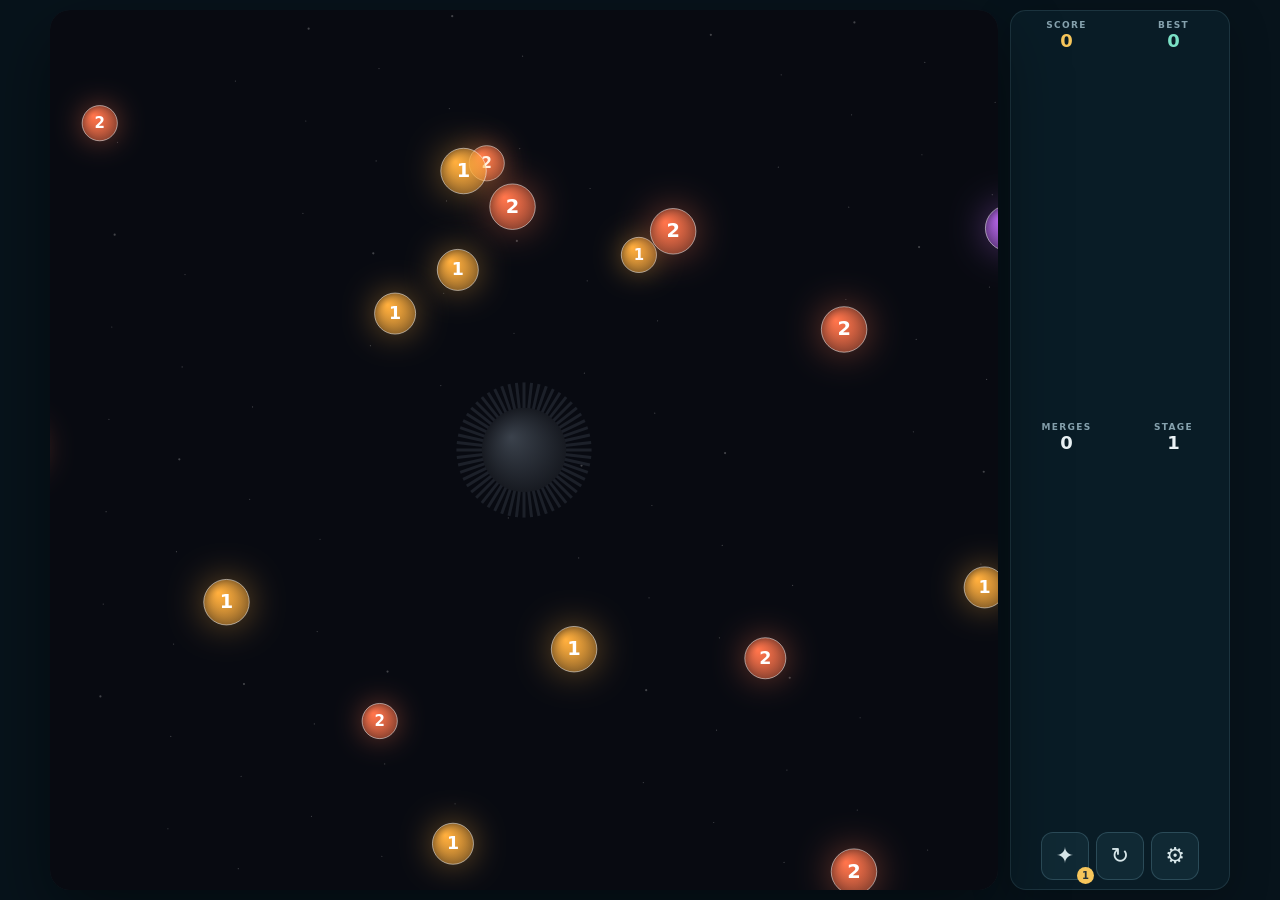
==== index.html @ cfef52e4 "Build Luma Well browser game" ====
<!doctype html>
<html lang="en">
<head>
  <meta charset="utf-8">
  <meta name="viewport" content="width=device-width, initial-scale=1, maximum-scale=1, user-scalable=no">
  <title>Luma Well</title>
  <meta name="theme-color" content="#07131b">
  <meta name="mobile-web-app-capable" content="yes">
  <link rel="manifest" href="manifest.webmanifest">
  <link rel="icon" href="favicon.svg" type="image/svg+xml">
  <link rel="stylesheet" href="style.css">
</head>
<body>
  <main id="app">
    <header id="hud">
      <div class="brand"><span>LUMA</span> WELL<small>CALM ORBITAL MERGES</small></div>
      <div class="stats">
        <div class="stat score"><span>SCORE</span><strong id="score">0</strong></div>
        <div class="stat best"><span>BEST</span><strong id="best">0</strong></div>
        <div class="stat"><span>MERGES</span><strong id="merges">0</strong></div>
        <div class="stat"><span>STAGE</span><strong id="stageNumber">1</strong></div>
      </div>
      <div class="tools">
        <button id="powersButton" class="icon-button" title="Power-ups" aria-label="Open power-ups">&#10022;<b id="charges">1</b></button>
        <button id="newGameButton" class="icon-button" title="Start a new game" aria-label="Start a new game">&#8635;</button>
        <button id="settingsButton" class="icon-button" title="Settings" aria-label="Settings">&#9881;</button>
      </div>
    </header>
    <section id="boardWrap">
      <canvas id="board" aria-label="Luma Well game board"></canvas>
      <div id="toast" role="status"></div>
    </section>
  </main>

  <div id="modal" class="modal hidden" aria-hidden="true"><section class="sheet" id="sheet"></section></div>
  <script src="js/game.js"></script>
  <script>
  if ('serviceWorker' in navigator && location.protocol !== 'file:') {
    navigator.serviceWorker.register('sw.js', { updateViaCache: 'none' }).catch(() => {});
  }
  </script>
</body>
</html>
---- style.css ----
*{box-sizing:border-box;-webkit-tap-highlight-color:transparent}
html,body{width:100%;height:100%;margin:0}
body{background:#07131b;color:#eaf2f5;font-family:system-ui,-apple-system,"Segoe UI",sans-serif;overflow:hidden;user-select:none;-webkit-user-select:none;padding:max(10px,env(safe-area-inset-top)) max(10px,env(safe-area-inset-right)) max(10px,env(safe-area-inset-bottom)) max(10px,env(safe-area-inset-left))}
button,input{font:inherit}button{cursor:pointer}
#app{width:100%;height:100%;max-width:1180px;margin:auto;display:flex;flex-direction:column;gap:12px;min-height:0}
#hud{flex:none;display:flex;align-items:center;gap:20px;padding:9px 12px;border:1px solid rgba(151,211,229,.13);border-radius:16px;background:rgba(11,31,41,.78);box-shadow:0 12px 40px rgba(0,0,0,.22)}
.brand{font-size:17px;letter-spacing:.12em;font-weight:850;white-space:nowrap}.brand span{color:#f7c65b}.brand small{display:block;font-size:8px;color:#84a7b5;letter-spacing:.16em;margin-top:2px}
.stats{display:flex;gap:clamp(12px,3vw,34px);flex:1;justify-content:center}.stat{text-align:center;min-width:48px}.stat span{display:block;color:#86a2ae;font-size:9px;letter-spacing:.15em;font-weight:800}.stat strong{font-size:18px;font-variant-numeric:tabular-nums}.stat.score strong{color:#f7c65b}.stat.best strong{color:#7be1c6}
.tools{display:flex;gap:7px}.icon-button{position:relative;width:38px;height:38px;border:1px solid rgba(151,211,229,.2);border-radius:12px;background:#102934;color:#d7e6e9;font-size:22px;line-height:1;transition:.15s transform,.15s background}.icon-button:hover{background:#1b4656}.icon-button:active{transform:scale(.92)}.icon-button:disabled{opacity:.36;cursor:not-allowed}.icon-button b{position:absolute;right:-6px;bottom:-5px;min-width:17px;height:17px;padding:1px 4px;border-radius:9px;background:#f7c65b;color:#26333a;font-size:10px;line-height:15px}
#boardWrap{position:relative;flex:1;min-height:0;border-radius:20px;overflow:hidden;box-shadow:0 26px 70px rgba(0,0,0,.43),inset 0 0 0 1px rgba(255,255,255,.06)}#board{display:block;width:100%;height:100%;touch-action:none;cursor:crosshair}
#toast{position:absolute;left:50%;bottom:18px;transform:translate(-50%,15px);padding:9px 14px;border-radius:10px;background:rgba(17,39,51,.94);border:1px solid rgba(82,221,230,.5);color:#eaf2f5;font-size:13px;font-weight:650;white-space:nowrap;opacity:0;pointer-events:none;transition:.22s opacity,.22s transform}#toast.show{opacity:1;transform:translate(-50%,0)}
.modal{position:fixed;inset:0;z-index:5;display:flex;align-items:end;justify-content:center;padding:16px;background:rgba(0,6,10,.58);backdrop-filter:blur(5px);transition:opacity .18s}.modal.hidden{opacity:0;pointer-events:none}.sheet{width:min(600px,100%);max-height:calc(100vh - 32px);overflow:auto;padding:18px;border:1px solid rgba(151,211,229,.18);border-radius:20px;background:#10232d;box-shadow:0 20px 70px #000}.sheet h2{margin:0 0 14px;font-size:18px;letter-spacing:.08em}.sheet p{color:#abc2ca;font-size:14px;line-height:1.45}.sheet .handle{width:32px;height:4px;margin:0 auto 14px;border-radius:4px;background:#55717b}.choice{display:flex;width:100%;align-items:center;gap:13px;margin:8px 0;padding:13px;border:1px solid rgba(151,211,229,.14);border-radius:13px;background:rgba(255,255,255,.035);color:#eff9fa;text-align:left}.choice:hover{background:rgba(82,221,230,.1);border-color:rgba(82,221,230,.42)}.choice .choice-icon{width:30px;color:#52dde6;font-size:22px;text-align:center}.choice strong,.choice small{display:block}.choice small{margin-top:3px;color:#96afb8;font-size:12px}.close{display:block;margin:16px auto 0;padding:9px 22px;border:1px solid #45616c;border-radius:99px;background:transparent;color:#c4d5d9;font-weight:750;letter-spacing:.08em}.setting{padding:12px 0;border-bottom:1px solid rgba(151,211,229,.12)}.setting:last-of-type{border:0}.setting label:first-child{display:block;font-weight:750}.setting small{display:block;margin-top:3px;color:#96afb8}.setting select,.setting input[type="range"]{width:100%;margin-top:9px}.switch{display:flex;align-items:center;gap:9px}.switch input{accent-color:#52dde6}.direction-grid{display:grid;grid-template-columns:repeat(3,1fr);gap:6px;margin-top:10px}.direction-grid button{padding:7px;border:1px solid #35545f;border-radius:8px;background:#142e39;color:#c5d9de}.direction-grid button.selected{background:#52dde6;color:#07202a;border-color:#52dde6}.confirmation{display:flex;justify-content:flex-end;gap:9px;margin-top:18px}.confirmation button{padding:9px 14px;border-radius:9px;border:1px solid #42616c;background:transparent;color:#d9e8eb}.confirmation .danger{background:#d75f64;color:white;border-color:#d75f64}
@media (min-width:720px){#app{flex-direction:row-reverse}.brand{display:none}#hud{width:220px;flex-direction:column;justify-content:center}.stats{width:100%;display:grid;grid-template-columns:1fr 1fr;gap:20px}.tools{width:100%;justify-content:center;margin-top:8px}.icon-button{width:48px;height:48px}#boardWrap{height:100%}}
@media (max-width:560px){#hud{gap:9px;padding:8px}.brand{font-size:14px}.brand small{display:none}.stats{gap:8px}.stat span{font-size:7px}.stat strong{font-size:15px}.icon-button{width:34px;height:34px;font-size:19px}}
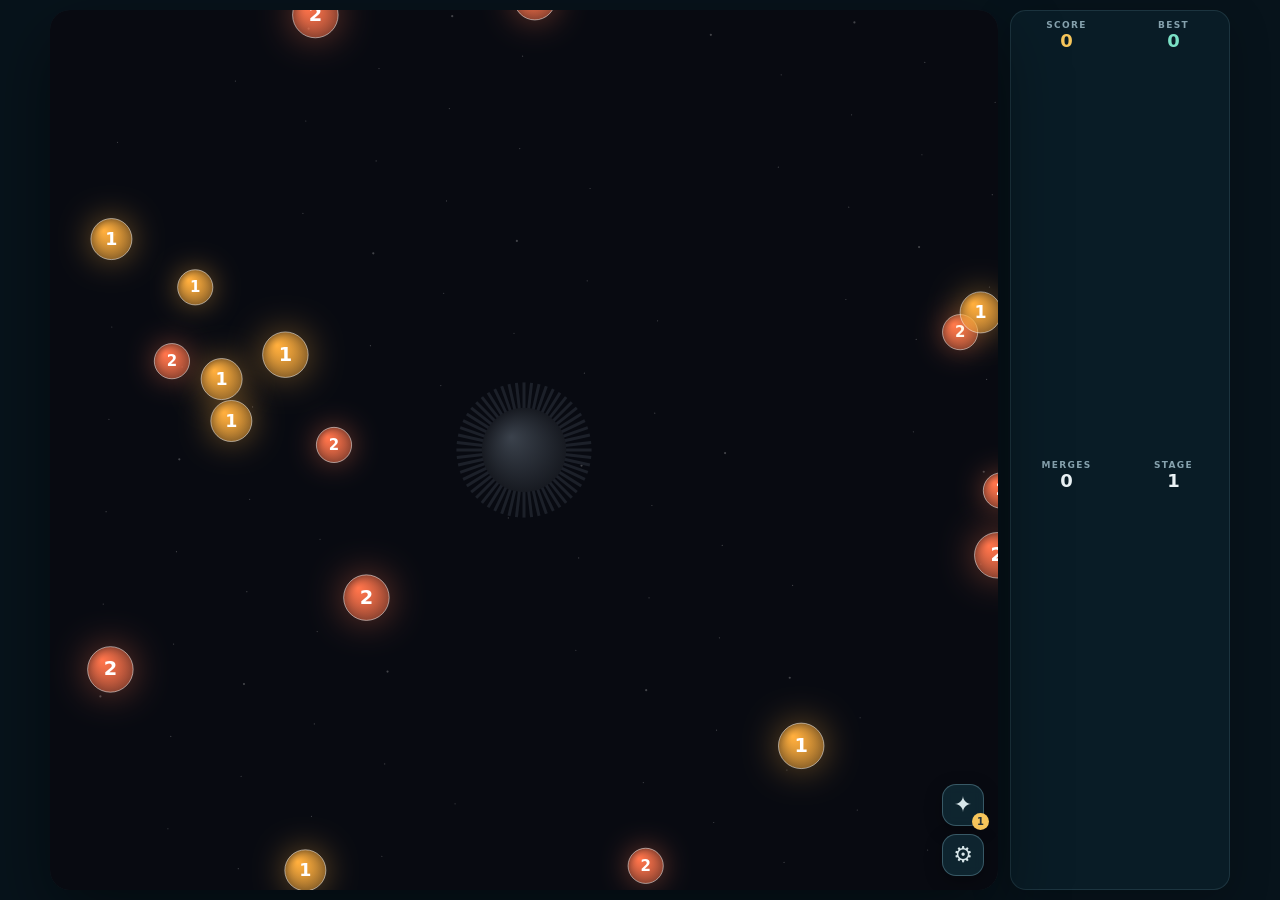
==== commit 078aba3d: "Improve mobile game controls" ====
--- a/index.html
+++ b/index.html
@@ -20,15 +20,14 @@
         <div class="stat"><span>MERGES</span><strong id="merges">0</strong></div>
         <div class="stat"><span>STAGE</span><strong id="stageNumber">1</strong></div>
       </div>
-      <div class="tools">
-        <button id="powersButton" class="icon-button" title="Power-ups" aria-label="Open power-ups">&#10022;<b id="charges">1</b></button>
-        <button id="newGameButton" class="icon-button" title="Start a new game" aria-label="Start a new game">&#8635;</button>
-        <button id="settingsButton" class="icon-button" title="Settings" aria-label="Settings">&#9881;</button>
-      </div>
     </header>
     <section id="boardWrap">
       <canvas id="board" aria-label="Luma Well game board"></canvas>
       <div id="toast" role="status"></div>
+      <div class="board-tools">
+        <button id="powersButton" class="icon-button" title="Power-ups" aria-label="Open power-ups">&#10022;<b id="charges">1</b></button>
+        <button id="settingsButton" class="icon-button" title="Settings" aria-label="Settings">&#9881;</button>
+      </div>
     </section>
   </main>
 
--- a/style.css
+++ b/style.css
@@ -6,9 +6,10 @@
 #hud{flex:none;display:flex;align-items:center;gap:20px;padding:9px 12px;border:1px solid rgba(151,211,229,.13);border-radius:16px;background:rgba(11,31,41,.78);box-shadow:0 12px 40px rgba(0,0,0,.22)}
 .brand{font-size:17px;letter-spacing:.12em;font-weight:850;white-space:nowrap}.brand span{color:#f7c65b}.brand small{display:block;font-size:8px;color:#84a7b5;letter-spacing:.16em;margin-top:2px}
 .stats{display:flex;gap:clamp(12px,3vw,34px);flex:1;justify-content:center}.stat{text-align:center;min-width:48px}.stat span{display:block;color:#86a2ae;font-size:9px;letter-spacing:.15em;font-weight:800}.stat strong{font-size:18px;font-variant-numeric:tabular-nums}.stat.score strong{color:#f7c65b}.stat.best strong{color:#7be1c6}
-.tools{display:flex;gap:7px}.icon-button{position:relative;width:38px;height:38px;border:1px solid rgba(151,211,229,.2);border-radius:12px;background:#102934;color:#d7e6e9;font-size:22px;line-height:1;transition:.15s transform,.15s background}.icon-button:hover{background:#1b4656}.icon-button:active{transform:scale(.92)}.icon-button:disabled{opacity:.36;cursor:not-allowed}.icon-button b{position:absolute;right:-6px;bottom:-5px;min-width:17px;height:17px;padding:1px 4px;border-radius:9px;background:#f7c65b;color:#26333a;font-size:10px;line-height:15px}
+.board-tools{position:absolute;right:14px;bottom:14px;z-index:2;display:flex;flex-direction:column;gap:8px}.icon-button{position:relative;width:42px;height:42px;border:1px solid rgba(151,211,229,.3);border-radius:14px;background:rgba(16,41,52,.9);backdrop-filter:blur(6px);box-shadow:0 5px 18px rgba(0,0,0,.3);color:#d7e6e9;font-size:22px;line-height:1;transition:.15s transform,.15s background}.icon-button:hover{background:#1b4656}.icon-button:active{transform:scale(.92)}.icon-button:disabled{opacity:.36;cursor:not-allowed}.icon-button b{position:absolute;right:-6px;bottom:-5px;min-width:17px;height:17px;padding:1px 4px;border-radius:9px;background:#f7c65b;color:#26333a;font-size:10px;line-height:15px}
 #boardWrap{position:relative;flex:1;min-height:0;border-radius:20px;overflow:hidden;box-shadow:0 26px 70px rgba(0,0,0,.43),inset 0 0 0 1px rgba(255,255,255,.06)}#board{display:block;width:100%;height:100%;touch-action:none;cursor:crosshair}
 #toast{position:absolute;left:50%;bottom:18px;transform:translate(-50%,15px);padding:9px 14px;border-radius:10px;background:rgba(17,39,51,.94);border:1px solid rgba(82,221,230,.5);color:#eaf2f5;font-size:13px;font-weight:650;white-space:nowrap;opacity:0;pointer-events:none;transition:.22s opacity,.22s transform}#toast.show{opacity:1;transform:translate(-50%,0)}
 .modal{position:fixed;inset:0;z-index:5;display:flex;align-items:end;justify-content:center;padding:16px;background:rgba(0,6,10,.58);backdrop-filter:blur(5px);transition:opacity .18s}.modal.hidden{opacity:0;pointer-events:none}.sheet{width:min(600px,100%);max-height:calc(100vh - 32px);overflow:auto;padding:18px;border:1px solid rgba(151,211,229,.18);border-radius:20px;background:#10232d;box-shadow:0 20px 70px #000}.sheet h2{margin:0 0 14px;font-size:18px;letter-spacing:.08em}.sheet p{color:#abc2ca;font-size:14px;line-height:1.45}.sheet .handle{width:32px;height:4px;margin:0 auto 14px;border-radius:4px;background:#55717b}.choice{display:flex;width:100%;align-items:center;gap:13px;margin:8px 0;padding:13px;border:1px solid rgba(151,211,229,.14);border-radius:13px;background:rgba(255,255,255,.035);color:#eff9fa;text-align:left}.choice:hover{background:rgba(82,221,230,.1);border-color:rgba(82,221,230,.42)}.choice .choice-icon{width:30px;color:#52dde6;font-size:22px;text-align:center}.choice strong,.choice small{display:block}.choice small{margin-top:3px;color:#96afb8;font-size:12px}.close{display:block;margin:16px auto 0;padding:9px 22px;border:1px solid #45616c;border-radius:99px;background:transparent;color:#c4d5d9;font-weight:750;letter-spacing:.08em}.setting{padding:12px 0;border-bottom:1px solid rgba(151,211,229,.12)}.setting:last-of-type{border:0}.setting label:first-child{display:block;font-weight:750}.setting small{display:block;margin-top:3px;color:#96afb8}.setting select,.setting input[type="range"]{width:100%;margin-top:9px}.switch{display:flex;align-items:center;gap:9px}.switch input{accent-color:#52dde6}.direction-grid{display:grid;grid-template-columns:repeat(3,1fr);gap:6px;margin-top:10px}.direction-grid button{padding:7px;border:1px solid #35545f;border-radius:8px;background:#142e39;color:#c5d9de}.direction-grid button.selected{background:#52dde6;color:#07202a;border-color:#52dde6}.confirmation{display:flex;justify-content:flex-end;gap:9px;margin-top:18px}.confirmation button{padding:9px 14px;border-radius:9px;border:1px solid #42616c;background:transparent;color:#d9e8eb}.confirmation .danger{background:#d75f64;color:white;border-color:#d75f64}
-@media (min-width:720px){#app{flex-direction:row-reverse}.brand{display:none}#hud{width:220px;flex-direction:column;justify-content:center}.stats{width:100%;display:grid;grid-template-columns:1fr 1fr;gap:20px}.tools{width:100%;justify-content:center;margin-top:8px}.icon-button{width:48px;height:48px}#boardWrap{height:100%}}
-@media (max-width:560px){#hud{gap:9px;padding:8px}.brand{font-size:14px}.brand small{display:none}.stats{gap:8px}.stat span{font-size:7px}.stat strong{font-size:15px}.icon-button{width:34px;height:34px;font-size:19px}}
+@media (min-width:720px){#app{flex-direction:row-reverse}.brand{display:none}#hud{width:220px;flex-direction:column;justify-content:center}.stats{width:100%;display:grid;grid-template-columns:1fr 1fr;gap:20px}#boardWrap{height:100%}}
+@media (max-width:560px){body{padding:6px}#app{gap:7px}#hud{padding:7px 8px;gap:8px;border-radius:12px}.brand{font-size:12px;letter-spacing:.08em}.brand small{display:none}.stats{gap:0;justify-content:space-between}.stat{min-width:0;flex:1}.stat span{font-size:7px;letter-spacing:.09em}.stat strong{font-size:15px}.board-tools{right:10px;bottom:10px;gap:7px}.icon-button{width:40px;height:40px;font-size:20px}}
+@media (max-width:370px){.brand{display:none}.stats{width:100%}.stat strong{font-size:14px}}
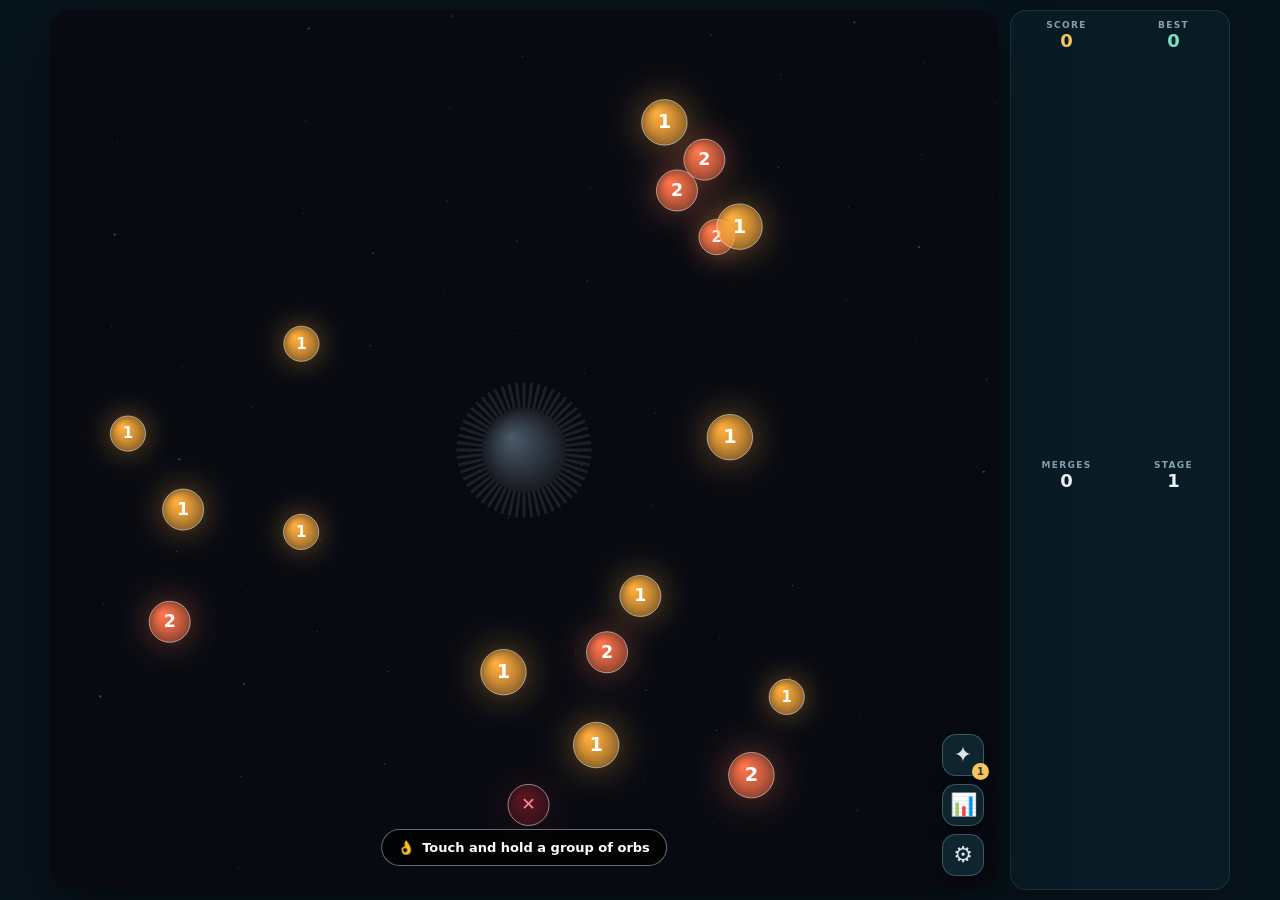
==== commit f32dd8af: "Port Flutter combo, volatile orbs, stage planets, and game feel" ====
--- a/index.html
+++ b/index.html
@@ -24,8 +24,10 @@
     <section id="boardWrap">
       <canvas id="board" aria-label="Luma Well game board"></canvas>
       <div id="toast" role="status"></div>
+      <div id="coach" class="hidden"><span>&#128076;</span> Touch and hold a group of orbs</div>
       <div class="board-tools">
         <button id="powersButton" class="icon-button" title="Power-ups" aria-label="Open power-ups">&#10022;<b id="charges">1</b></button>
+        <button id="statsButton" class="icon-button" title="Run stats" aria-label="Run stats">&#128202;</button>
         <button id="settingsButton" class="icon-button" title="Settings" aria-label="Settings">&#9881;</button>
       </div>
     </section>
--- a/style.css
+++ b/style.css
@@ -10,6 +10,8 @@
 #boardWrap{position:relative;flex:1;min-height:0;border-radius:20px;overflow:hidden;box-shadow:0 26px 70px rgba(0,0,0,.43),inset 0 0 0 1px rgba(255,255,255,.06)}#board{display:block;width:100%;height:100%;touch-action:none;cursor:crosshair}
 #toast{position:absolute;left:50%;bottom:18px;transform:translate(-50%,15px);padding:9px 14px;border-radius:10px;background:rgba(17,39,51,.94);border:1px solid rgba(82,221,230,.5);color:#eaf2f5;font-size:13px;font-weight:650;white-space:nowrap;opacity:0;pointer-events:none;transition:.22s opacity,.22s transform}#toast.show{opacity:1;transform:translate(-50%,0)}
 .modal{position:fixed;inset:0;z-index:5;display:flex;align-items:end;justify-content:center;padding:16px;background:rgba(0,6,10,.58);backdrop-filter:blur(5px);transition:opacity .18s}.modal.hidden{opacity:0;pointer-events:none}.sheet{width:min(600px,100%);max-height:calc(100vh - 32px);overflow:auto;padding:18px;border:1px solid rgba(151,211,229,.18);border-radius:20px;background:#10232d;box-shadow:0 20px 70px #000}.sheet h2{margin:0 0 14px;font-size:18px;letter-spacing:.08em}.sheet p{color:#abc2ca;font-size:14px;line-height:1.45}.sheet .handle{width:32px;height:4px;margin:0 auto 14px;border-radius:4px;background:#55717b}.choice{display:flex;width:100%;align-items:center;gap:13px;margin:8px 0;padding:13px;border:1px solid rgba(151,211,229,.14);border-radius:13px;background:rgba(255,255,255,.035);color:#eff9fa;text-align:left}.choice:hover{background:rgba(82,221,230,.1);border-color:rgba(82,221,230,.42)}.choice .choice-icon{width:30px;color:#52dde6;font-size:22px;text-align:center}.choice strong,.choice small{display:block}.choice small{margin-top:3px;color:#96afb8;font-size:12px}.close{display:block;margin:16px auto 0;padding:9px 22px;border:1px solid #45616c;border-radius:99px;background:transparent;color:#c4d5d9;font-weight:750;letter-spacing:.08em}.setting{padding:12px 0;border-bottom:1px solid rgba(151,211,229,.12)}.setting:last-of-type{border:0}.setting label:first-child{display:block;font-weight:750}.setting small{display:block;margin-top:3px;color:#96afb8}.setting select,.setting input[type="range"]{width:100%;margin-top:9px}.switch{display:flex;align-items:center;gap:9px}.switch input{accent-color:#52dde6}.direction-grid{display:grid;grid-template-columns:repeat(3,1fr);gap:6px;margin-top:10px}.direction-grid button{padding:7px;border:1px solid #35545f;border-radius:8px;background:#142e39;color:#c5d9de}.direction-grid button.selected{background:#52dde6;color:#07202a;border-color:#52dde6}.confirmation{display:flex;justify-content:flex-end;gap:9px;margin-top:18px}.confirmation button{padding:9px 14px;border-radius:9px;border:1px solid #42616c;background:transparent;color:#d9e8eb}.confirmation .danger{background:#d75f64;color:white;border-color:#d75f64}
+#coach{position:absolute;left:50%;bottom:24px;transform:translateX(-50%);display:flex;align-items:center;gap:8px;padding:10px 16px;border-radius:24px;background:rgba(0,0,0,.65);border:1px solid rgba(255,255,255,.4);color:#fff;font-size:13px;font-weight:650;white-space:nowrap;pointer-events:none;z-index:2}#coach.hidden{display:none}
+.setting .big{display:block;margin-top:4px;font-size:22px;color:#f7c65b}
 @media (min-width:720px){#app{flex-direction:row-reverse}.brand{display:none}#hud{width:220px;flex-direction:column;justify-content:center}.stats{width:100%;display:grid;grid-template-columns:1fr 1fr;gap:20px}#boardWrap{height:100%}}
 @media (max-width:560px){body{padding:6px}#app{gap:7px}#hud{padding:7px 8px;gap:8px;border-radius:12px}.brand{font-size:12px;letter-spacing:.08em}.brand small{display:none}.stats{gap:0;justify-content:space-between}.stat{min-width:0;flex:1}.stat span{font-size:7px;letter-spacing:.09em}.stat strong{font-size:15px}.board-tools{right:10px;bottom:10px;gap:7px}.icon-button{width:40px;height:40px;font-size:20px}}
 @media (max-width:370px){.brand{display:none}.stats{width:100%}.stat strong{font-size:14px}}
